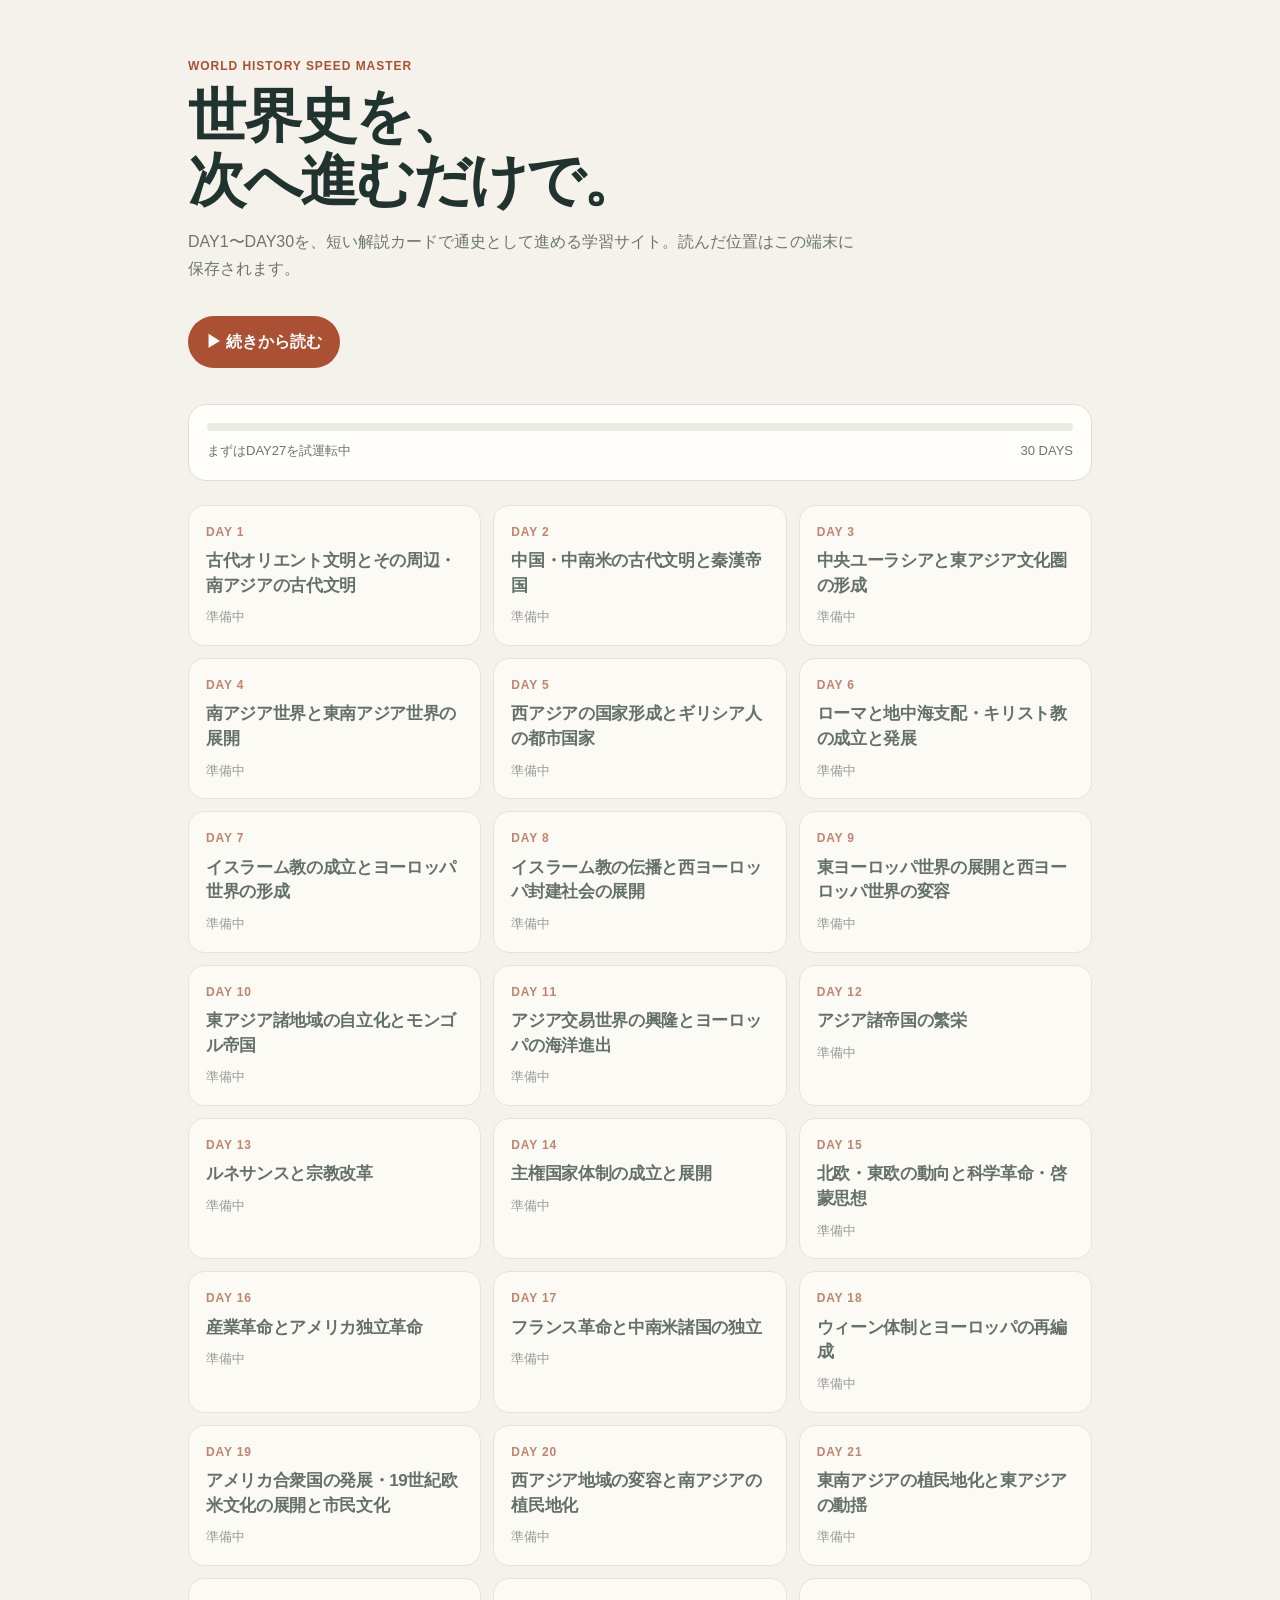
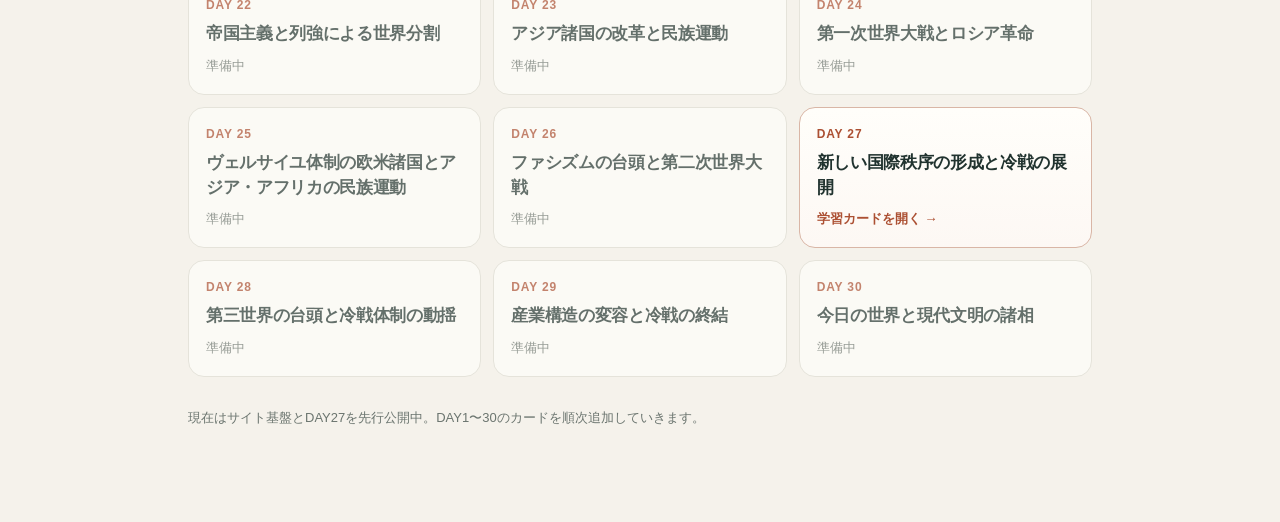
==== index.html @ c0c90fc9 "Add study site home page" ====
<!doctype html>
<html lang="ja">
<head>
<meta charset="utf-8">
<meta name="viewport" content="width=device-width,initial-scale=1,viewport-fit=cover">
<meta name="theme-color" content="#f5f2eb">
<title>World History Speed Master</title>
<style>
:root{--bg:#f5f2eb;--paper:#fffefa;--ink:#21332f;--muted:#6b756f;--line:#deddd3;--accent:#ac5033;--soft:#f7e8dd;--green:#e9f0eb}*{box-sizing:border-box}body{margin:0;background:var(--bg);color:var(--ink);font-family:-apple-system,BlinkMacSystemFont,"Hiragino Sans","Yu Gothic",sans-serif;line-height:1.7}.wrap{max-width:940px;margin:auto;padding:28px 18px 80px}.hero{padding:28px 0 20px}.eyebrow{font-size:12px;font-weight:800;letter-spacing:.08em;color:var(--accent)}h1{font-size:clamp(34px,7vw,58px);line-height:1.1;letter-spacing:-.04em;margin:8px 0 14px}.lead{color:var(--muted);max-width:680px;font-size:16px}.resume{display:inline-flex;align-items:center;gap:8px;margin-top:18px;padding:12px 18px;border-radius:999px;background:var(--accent);color:white;text-decoration:none;font-weight:800}.progressbox{background:var(--paper);border:1px solid var(--line);border-radius:18px;padding:18px;margin:16px 0 24px}.bar{height:8px;background:#ecebe3;border-radius:999px;overflow:hidden}.bar>i{display:block;height:100%;background:var(--accent);width:0}.meta{display:flex;justify-content:space-between;gap:10px;margin-top:9px;font-size:13px;color:var(--muted)}.grid{display:grid;grid-template-columns:repeat(auto-fit,minmax(250px,1fr));gap:12px}.day{display:block;background:var(--paper);border:1px solid var(--line);border-radius:16px;padding:16px 17px;text-decoration:none;color:var(--ink);min-height:112px;transition:.15s}.day:hover{transform:translateY(-2px);box-shadow:0 10px 28px #20333012}.day .num{font-size:12px;font-weight:900;color:var(--accent);letter-spacing:.07em}.day h2{font-size:17px;line-height:1.45;margin:7px 0 0;letter-spacing:-.02em}.day small{display:block;margin-top:8px;color:var(--muted)}.ready{border-color:#d9b6a6;background:linear-gradient(180deg,#fffefa,#fdf8f4)}.ready small{color:var(--accent);font-weight:700}.footer{margin-top:30px;color:var(--muted);font-size:13px}.disabled{opacity:.68;cursor:default}.disabled:hover{transform:none;box-shadow:none}@media(max-width:560px){.wrap{padding-left:14px;padding-right:14px}.grid{grid-template-columns:1fr}.day{min-height:96px}}
</style>
</head>
<body>
<main class="wrap">
<section class="hero"><div class="eyebrow">WORLD HISTORY SPEED MASTER</div><h1>世界史を、<br>次へ進むだけで。</h1><p class="lead">DAY1〜DAY30を、短い解説カードで通史として進める学習サイト。読んだ位置はこの端末に保存されます。</p><a class="resume" id="resume" href="day27.html">▶ 続きから読む</a></section>
<section class="progressbox"><div class="bar"><i id="bar"></i></div><div class="meta"><span id="progressText">進捗を読み込み中…</span><span>30 DAYS</span></div></section>
<section class="grid" id="days"></section>
<p class="footer">現在はサイト基盤とDAY27を先行公開中。DAY1〜30のカードを順次追加していきます。</p>
</main>
<script>
const titles=[
"古代オリエント文明とその周辺・南アジアの古代文明","中国・中南米の古代文明と秦漢帝国","中央ユーラシアと東アジア文化圏の形成","南アジア世界と東南アジア世界の展開","西アジアの国家形成とギリシア人の都市国家","ローマと地中海支配・キリスト教の成立と発展","イスラーム教の成立とヨーロッパ世界の形成","イスラーム教の伝播と西ヨーロッパ封建社会の展開","東ヨーロッパ世界の展開と西ヨーロッパ世界の変容","東アジア諸地域の自立化とモンゴル帝国","アジア交易世界の興隆とヨーロッパの海洋進出","アジア諸帝国の繁栄","ルネサンスと宗教改革","主権国家体制の成立と展開","北欧・東欧の動向と科学革命・啓蒙思想","産業革命とアメリカ独立革命","フランス革命と中南米諸国の独立","ウィーン体制とヨーロッパの再編成","アメリカ合衆国の発展・19世紀欧米文化の展開と市民文化","西アジア地域の変容と南アジアの植民地化","東南アジアの植民地化と東アジアの動揺","帝国主義と列強による世界分割","アジア諸国の改革と民族運動","第一次世界大戦とロシア革命","ヴェルサイユ体制の欧米諸国とアジア・アフリカの民族運動","ファシズムの台頭と第二次世界大戦","新しい国際秩序の形成と冷戦の展開","第三世界の台頭と冷戦体制の動揺","産業構造の変容と冷戦の終結","今日の世界と現代文明の諸相"];
const grid=document.getElementById('days');
for(let i=1;i<=30;i++){const a=document.createElement('a');const ready=i===27;a.className='day '+(ready?'ready':'disabled');a.href=ready?'day27.html':'#';a.innerHTML=`<div class="num">DAY ${i}</div><h2>${titles[i-1]}</h2><small>${ready?'学習カードを開く →':'準備中'}</small>`;if(!ready)a.addEventListener('click',e=>e.preventDefault());grid.appendChild(a)}
const last=localStorage.getItem('whsm-last')||'day27.html';document.getElementById('resume').href=last;
const completed=Number(localStorage.getItem('whsm-completed-days')||0);document.getElementById('bar').style.width=`${Math.min(100,completed/30*100)}%`;document.getElementById('progressText').textContent=completed?`完了 ${completed} / 30 DAY`:'まずはDAY27を試運転中';
</script>
</body></html>
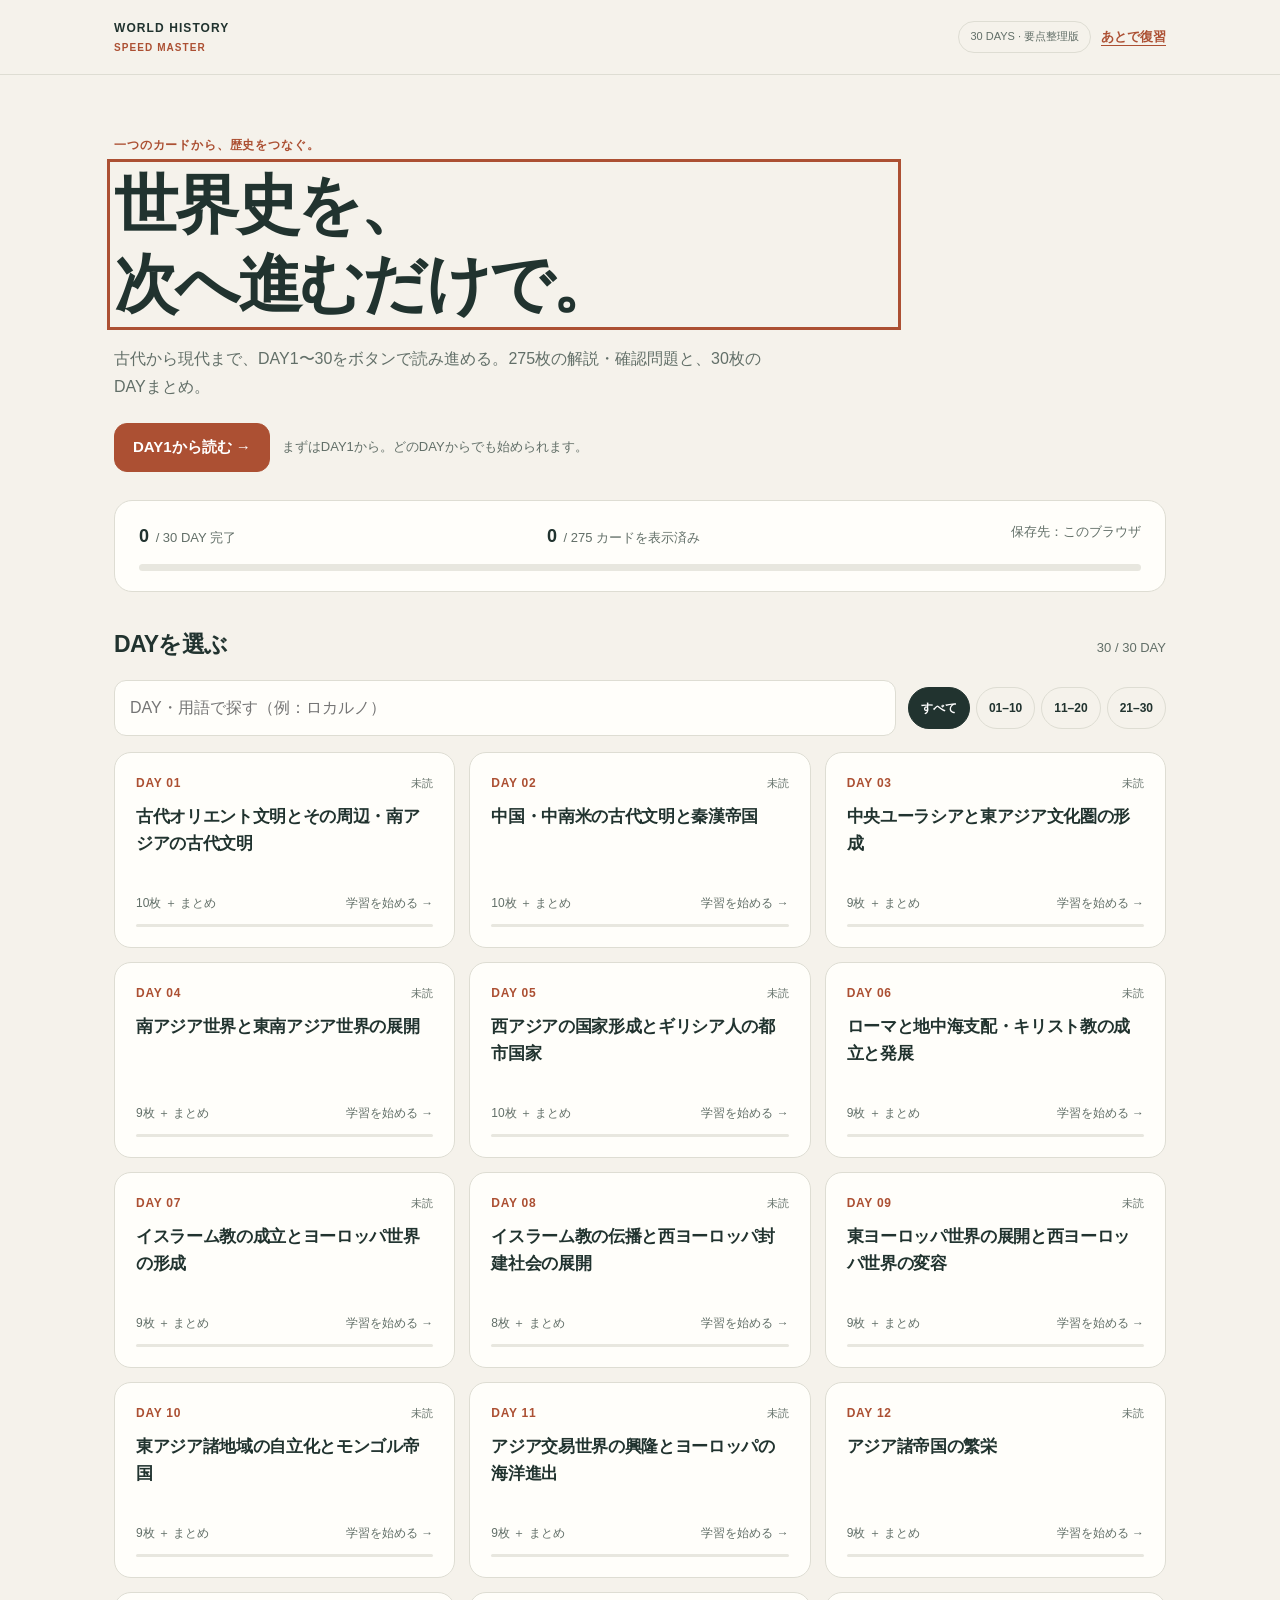
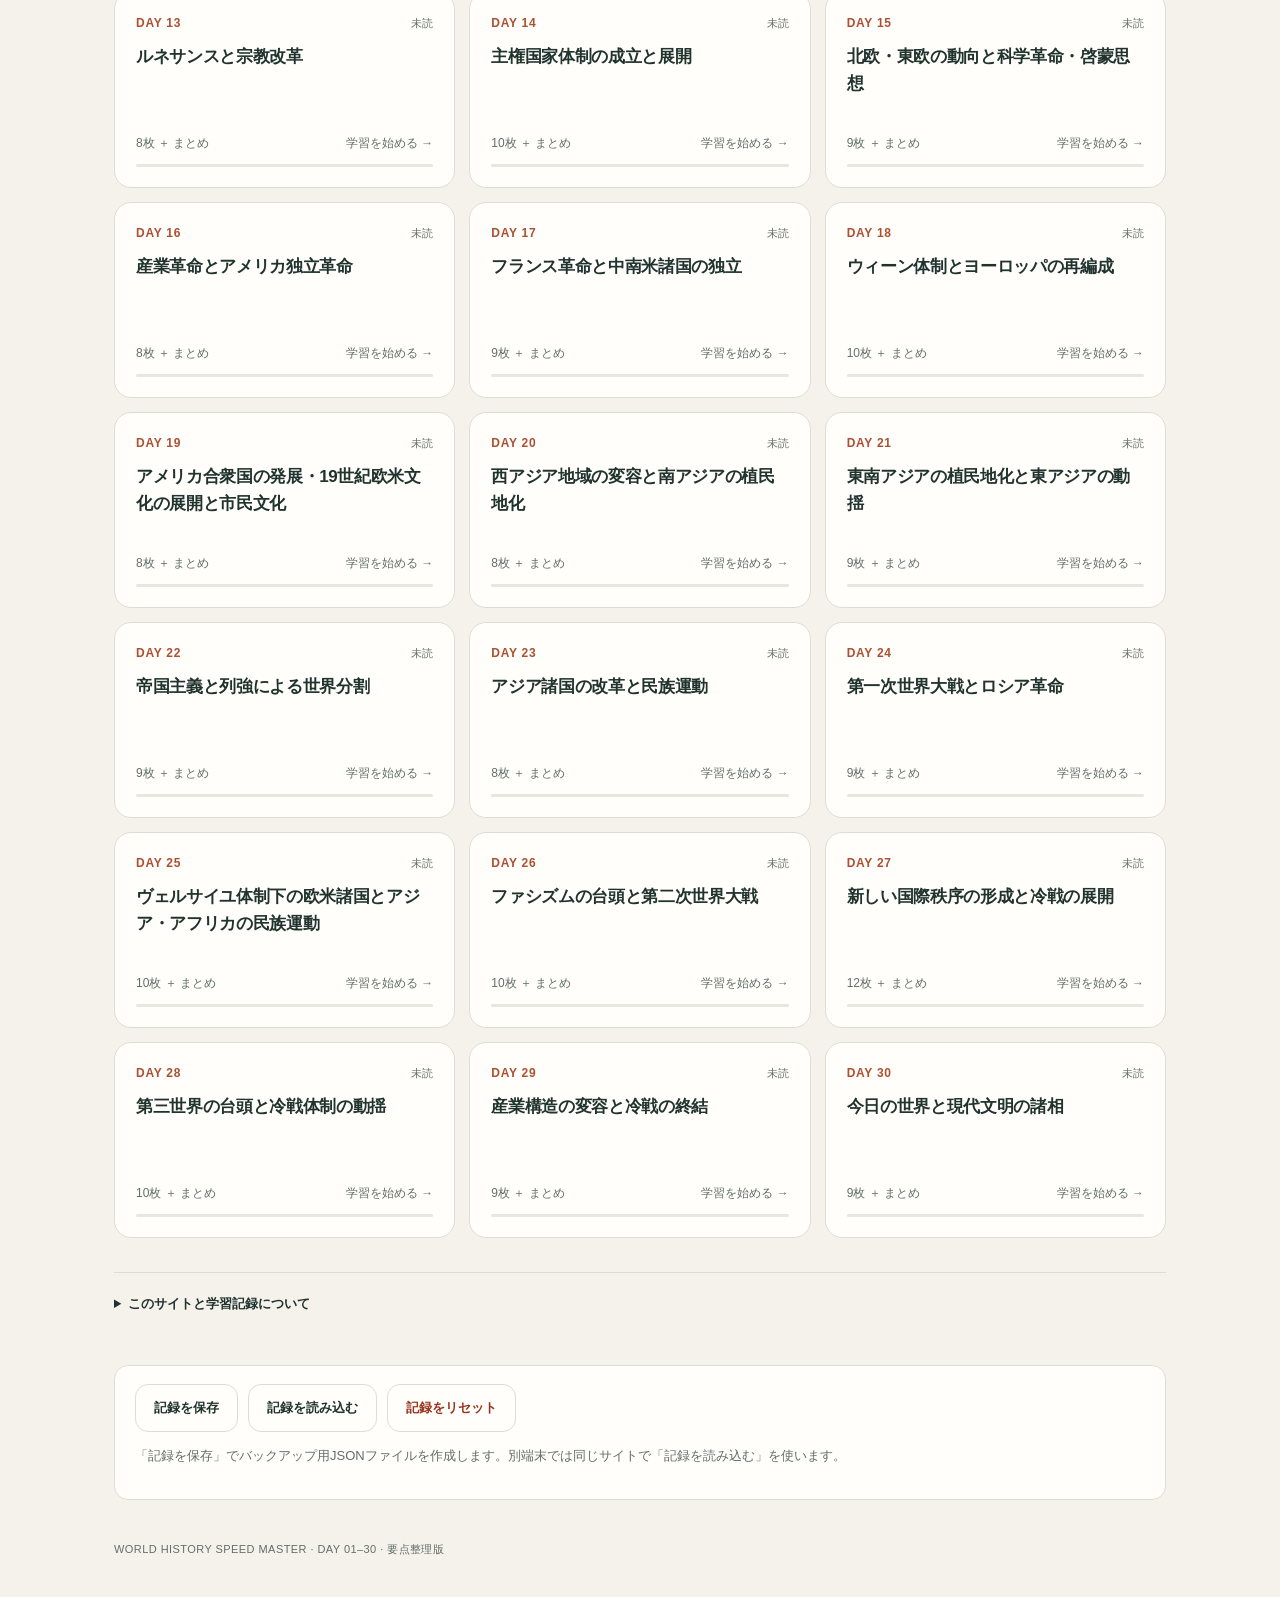
==== commit f7511c64: "Launch the complete DAY1-30 study reader" ====
--- a/index.html
+++ b/index.html
@@ -2,26 +2,26 @@
 <html lang="ja">
 <head>
 <meta charset="utf-8">
-<meta name="viewport" content="width=device-width,initial-scale=1,viewport-fit=cover">
+<meta name="viewport" content="width=device-width, initial-scale=1, viewport-fit=cover">
 <meta name="theme-color" content="#f5f2eb">
-<title>World History Speed Master</title>
-<style>
-:root{--bg:#f5f2eb;--paper:#fffefa;--ink:#21332f;--muted:#6b756f;--line:#deddd3;--accent:#ac5033;--soft:#f7e8dd;--green:#e9f0eb}*{box-sizing:border-box}body{margin:0;background:var(--bg);color:var(--ink);font-family:-apple-system,BlinkMacSystemFont,"Hiragino Sans","Yu Gothic",sans-serif;line-height:1.7}.wrap{max-width:940px;margin:auto;padding:28px 18px 80px}.hero{padding:28px 0 20px}.eyebrow{font-size:12px;font-weight:800;letter-spacing:.08em;color:var(--accent)}h1{font-size:clamp(34px,7vw,58px);line-height:1.1;letter-spacing:-.04em;margin:8px 0 14px}.lead{color:var(--muted);max-width:680px;font-size:16px}.resume{display:inline-flex;align-items:center;gap:8px;margin-top:18px;padding:12px 18px;border-radius:999px;background:var(--accent);color:white;text-decoration:none;font-weight:800}.progressbox{background:var(--paper);border:1px solid var(--line);border-radius:18px;padding:18px;margin:16px 0 24px}.bar{height:8px;background:#ecebe3;border-radius:999px;overflow:hidden}.bar>i{display:block;height:100%;background:var(--accent);width:0}.meta{display:flex;justify-content:space-between;gap:10px;margin-top:9px;font-size:13px;color:var(--muted)}.grid{display:grid;grid-template-columns:repeat(auto-fit,minmax(250px,1fr));gap:12px}.day{display:block;background:var(--paper);border:1px solid var(--line);border-radius:16px;padding:16px 17px;text-decoration:none;color:var(--ink);min-height:112px;transition:.15s}.day:hover{transform:translateY(-2px);box-shadow:0 10px 28px #20333012}.day .num{font-size:12px;font-weight:900;color:var(--accent);letter-spacing:.07em}.day h2{font-size:17px;line-height:1.45;margin:7px 0 0;letter-spacing:-.02em}.day small{display:block;margin-top:8px;color:var(--muted)}.ready{border-color:#d9b6a6;background:linear-gradient(180deg,#fffefa,#fdf8f4)}.ready small{color:var(--accent);font-weight:700}.footer{margin-top:30px;color:var(--muted);font-size:13px}.disabled{opacity:.68;cursor:default}.disabled:hover{transform:none;box-shadow:none}@media(max-width:560px){.wrap{padding-left:14px;padding-right:14px}.grid{grid-template-columns:1fr}.day{min-height:96px}}
-</style>
+<meta name="description" content="DAY1〜30を次へ・前へで学ぶ世界史の要点整理。確認問題、目次、復習リスト、端末内の進捗保存に対応。">
+<meta name="referrer" content="strict-origin-when-cross-origin">
+<title>世界史を、次へ進むだけで。｜World History Speed Master</title>
+<link rel="icon" href="data:,">
+<link rel="stylesheet" href="study.css?v=20260906a">
+<script defer src="content/days01-05.js?v=20260906a"></script>
+<script defer src="content/days06-10.js?v=20260906a"></script>
+<script defer src="content/days11-15.js?v=20260906a"></script>
+<script defer src="content/days16-20.js?v=20260906a"></script>
+<script defer src="content/days21-25.js?v=20260906a"></script>
+<script defer src="content/days26-30.js?v=20260906a"></script>
+<script defer src="study.js?v=20260906a"></script>
 </head>
 <body>
-<main class="wrap">
-<section class="hero"><div class="eyebrow">WORLD HISTORY SPEED MASTER</div><h1>世界史を、<br>次へ進むだけで。</h1><p class="lead">DAY1〜DAY30を、短い解説カードで通史として進める学習サイト。読んだ位置はこの端末に保存されます。</p><a class="resume" id="resume" href="day27.html">▶ 続きから読む</a></section>
-<section class="progressbox"><div class="bar"><i id="bar"></i></div><div class="meta"><span id="progressText">進捗を読み込み中…</span><span>30 DAYS</span></div></section>
-<section class="grid" id="days"></section>
-<p class="footer">現在はサイト基盤とDAY27を先行公開中。DAY1〜30のカードを順次追加していきます。</p>
-</main>
-<script>
-const titles=[
-"古代オリエント文明とその周辺・南アジアの古代文明","中国・中南米の古代文明と秦漢帝国","中央ユーラシアと東アジア文化圏の形成","南アジア世界と東南アジア世界の展開","西アジアの国家形成とギリシア人の都市国家","ローマと地中海支配・キリスト教の成立と発展","イスラーム教の成立とヨーロッパ世界の形成","イスラーム教の伝播と西ヨーロッパ封建社会の展開","東ヨーロッパ世界の展開と西ヨーロッパ世界の変容","東アジア諸地域の自立化とモンゴル帝国","アジア交易世界の興隆とヨーロッパの海洋進出","アジア諸帝国の繁栄","ルネサンスと宗教改革","主権国家体制の成立と展開","北欧・東欧の動向と科学革命・啓蒙思想","産業革命とアメリカ独立革命","フランス革命と中南米諸国の独立","ウィーン体制とヨーロッパの再編成","アメリカ合衆国の発展・19世紀欧米文化の展開と市民文化","西アジア地域の変容と南アジアの植民地化","東南アジアの植民地化と東アジアの動揺","帝国主義と列強による世界分割","アジア諸国の改革と民族運動","第一次世界大戦とロシア革命","ヴェルサイユ体制の欧米諸国とアジア・アフリカの民族運動","ファシズムの台頭と第二次世界大戦","新しい国際秩序の形成と冷戦の展開","第三世界の台頭と冷戦体制の動揺","産業構造の変容と冷戦の終結","今日の世界と現代文明の諸相"];
-const grid=document.getElementById('days');
-for(let i=1;i<=30;i++){const a=document.createElement('a');const ready=i===27;a.className='day '+(ready?'ready':'disabled');a.href=ready?'day27.html':'#';a.innerHTML=`<div class="num">DAY ${i}</div><h2>${titles[i-1]}</h2><small>${ready?'学習カードを開く →':'準備中'}</small>`;if(!ready)a.addEventListener('click',e=>e.preventDefault());grid.appendChild(a)}
-const last=localStorage.getItem('whsm-last')||'day27.html';document.getElementById('resume').href=last;
-const completed=Number(localStorage.getItem('whsm-completed-days')||0);document.getElementById('bar').style.width=`${Math.min(100,completed/30*100)}%`;document.getElementById('progressText').textContent=completed?`完了 ${completed} / 30 DAY`:'まずはDAY27を試運転中';
-</script>
-</body></html>+<a class="skip" href="#main">本文へ移動</a>
+<div id="app"><main class="boot"><p class="eyebrow">WORLD HISTORY SPEED MASTER</p><h1>世界史を、次へ進むだけで。</h1><p>学習カードを読み込んでいます。</p><p>長く変わらない場合は通信を確認して再読み込みしてください。<a href="day27.html">DAY27の試作版</a>も利用できます。</p></main></div>
+<noscript><p class="boot">この学習サイトはJavaScriptを使用します。ブラウザのJavaScriptを有効にしてから、ページを再読み込みしてください。</p></noscript>
+<div id="toast" class="toast" role="status" aria-live="polite" hidden></div>
+<input id="progress-file" type="file" accept="application/json,.json" hidden>
+</body>
+</html>
--- a/study.css
+++ b/study.css
@@ -0,0 +1 @@
+:root{color-scheme:light;--bg:#f5f2eb;--paper:#fffefa;--ink:#21332f;--muted:#626f68;--line:#deddd3;--accent:#ac5033;--soft:#f8e8dd;--green:#e8f0eb;--reading:18px}*{box-sizing:border-box}html{scroll-padding-top:90px}body{margin:0;background:var(--bg);color:var(--ink);font-family:-apple-system,BlinkMacSystemFont,"Hiragino Sans","Yu Gothic",Meiryo,sans-serif;line-height:1.75;-webkit-text-size-adjust:100%;overflow-wrap:anywhere}button,input,select{font:inherit}button,a,input,select,summary{-webkit-tap-highlight-color:transparent}button,a,summary{touch-action:manipulation}button{cursor:pointer}a{color:var(--accent);text-underline-offset:4px}button{color:var(--ink)}:focus-visible{outline:3px solid var(--accent);outline-offset:4px}button:disabled{cursor:default;opacity:.45}[hidden]{display:none!important}.skip{position:fixed;top:-100px;left:12px;z-index:100;background:var(--paper);padding:12px}.skip:focus{top:12px}.shell{max-width:1100px;margin:0 auto;padding:0 24px}.masthead{border-bottom:1px solid var(--line)}.masthead .shell{display:flex;justify-content:space-between;align-items:center;gap:16px;min-height:74px}.brand{font-size:12px;font-weight:850;letter-spacing:.09em;text-decoration:none;color:var(--ink)}.brand span{display:block;color:var(--accent);font-size:10px}.mast-actions{display:flex;align-items:center;gap:10px}.small-link{font-size:13px;font-weight:700}.badge{font-size:11px;border:1px solid var(--line);border-radius:30px;padding:5px 11px;white-space:nowrap;color:var(--muted)}.hero{padding:48px 0 28px}.eyebrow{font-size:12px;font-weight:850;letter-spacing:.07em;color:var(--accent);margin:0 0 10px}.hero h1{font-size:clamp(36px,5.5vw,64px);line-height:1.23;letter-spacing:-.045em;margin:0 0 22px;font-weight:850}.lead{font-size:16px;color:var(--muted);max-width:660px;margin:0 0 22px}.hero-actions{display:flex;gap:12px;align-items:center;flex-wrap:wrap}.button{display:inline-flex;justify-content:center;align-items:center;gap:8px;min-height:48px;padding:10px 18px;border:1px solid var(--line);border-radius:13px;background:var(--paper);text-decoration:none;color:var(--ink);font-weight:800;font-size:15px}.primary{background:var(--accent);border-color:var(--accent);color:#fff}.button:hover{filter:brightness(.97)}.quiet{font-size:13px;color:var(--muted)}.stats{background:var(--paper);border:1px solid var(--line);border-radius:18px;padding:20px 24px;margin:0 0 32px}.stat-line{display:flex;justify-content:space-between;gap:12px;flex-wrap:wrap;font-size:13px;color:var(--muted);margin-bottom:12px}.stat-line strong{font-size:18px;color:var(--ink);margin-right:3px}.track{height:7px;border-radius:99px;background:#e8e7df;overflow:hidden}.track i{height:100%;display:block;background:var(--accent);border-radius:99px;transition:width .2s}.section-head{display:flex;gap:12px;align-items:baseline;justify-content:space-between;flex-wrap:wrap;margin:28px 0 16px}.section-head h2{font-size:23px;margin:0;letter-spacing:-.03em}.tools{display:flex;align-items:center;gap:12px;flex-wrap:wrap;margin-bottom:16px}.search-label{flex:1;min-width:220px}.search-label input{width:100%;background:var(--paper);border:1px solid var(--line);border-radius:12px;padding:13px 15px;min-height:50px;font-size:16px;color:var(--ink)}.filters{display:flex;gap:6px;flex-wrap:wrap}.filter{border:1px solid var(--line);border-radius:99px;padding:9px 12px;min-height:42px;background:transparent;font-size:12px;font-weight:800}.filter[aria-pressed=true]{background:var(--ink);border-color:var(--ink);color:#fff}.day-grid{display:grid;grid-template-columns:repeat(3,minmax(0,1fr));gap:14px}.day-tile{display:flex;flex-direction:column;min-width:0;min-height:196px;padding:20px 21px;border:1px solid var(--line);border-radius:17px;background:var(--paper);text-decoration:none;color:var(--ink);transition:transform .15s,box-shadow .15s}.day-tile:hover{transform:translateY(-2px);box-shadow:0 8px 28px #2033300c;border-color:#c2a18c}.tile-top{display:flex;align-items:center;justify-content:space-between;gap:8px}.day-number{font-size:12px;letter-spacing:.06em;color:var(--accent);font-weight:850}.tile-status{font-size:11px;color:var(--muted)}.tile-status.complete{color:#426149;font-weight:800}.day-tile h3{font-size:17px;line-height:1.55;margin:10px 0 16px;letter-spacing:-.02em}.tile-bottom{font-size:12px;color:var(--muted);display:flex;justify-content:space-between;gap:8px;margin-top:auto;padding-top:5px}.day-tile .track{height:3px;margin-top:10px}.match{font-size:12px;background:var(--soft);border-radius:8px;padding:7px 9px;margin:0 0 12px;color:var(--accent)}.empty{padding:38px 20px;border:1px dashed var(--line);border-radius:16px;color:var(--muted);text-align:center;grid-column:1/-1}.about{margin:34px 0 0;padding:20px 0;border-top:1px solid var(--line);color:var(--muted);font-size:13px}.about summary{font-weight:800;color:var(--ink);cursor:pointer;min-height:32px}.about p{max-width:830px}.settings{background:var(--paper);padding:18px 20px;border:1px solid var(--line);border-radius:14px;margin:20px 0}.settings-actions{display:flex;gap:10px;flex-wrap:wrap}.settings .button{font-size:13px}.danger{color:#98351e}.site-footer{padding:20px 0 38px;font-size:11px;color:var(--muted);letter-spacing:.04em}.reader-head{position:sticky;top:0;z-index:20;background:#f5f2ebf5;backdrop-filter:blur(12px);border-bottom:1px solid var(--line)}.reader-head-inner{max-width:840px;margin:0 auto;padding:12px 22px;display:flex;justify-content:space-between;align-items:center;gap:14px;min-height:62px}.home-link{font-size:13px;font-weight:800;color:var(--ink);text-decoration:none;min-height:36px;display:flex;align-items:center}.counter{font-size:12px;font-weight:750;color:var(--muted);text-align:right}.reader{max-width:840px;margin:0 auto;padding:22px 22px calc(144px + env(safe-area-inset-bottom))}.reader .track{height:5px;margin-bottom:17px}.reader-tools{display:flex;align-items:flex-start;justify-content:space-between;gap:12px;margin-bottom:16px}.toc{flex:1;min-width:0}.toc>summary{cursor:pointer;list-style:none;border:1px solid var(--line);border-radius:11px;padding:10px 13px;background:var(--paper);font-size:13px;font-weight:800;min-height:44px}.toc>summary::-webkit-details-marker{display:none}.toc>summary::after{content:' ＋';float:right;color:var(--accent)}.toc[open]>summary::after{content:' −'}.toc-list{list-style:none;padding:8px 13px;margin:6px 0 0;background:var(--paper);border:1px solid var(--line);border-radius:12px;max-height:54vh;overflow-y:auto}.toc-list li+li{border-top:1px solid var(--line)}.toc-list a{display:block;padding:10px 0;font-size:13px;text-decoration:none;color:var(--ink)}.toc-list a[aria-current=page]{color:var(--accent);font-weight:800}.font-button{flex:none;min-width:62px;min-height:44px;border-radius:11px;border:1px solid var(--line);background:var(--paper);font-size:12px;font-weight:750}.lesson{background:var(--paper);border:1px solid var(--line);border-radius:21px;padding:32px 36px;box-shadow:0 10px 36px #20333008}.lesson-top{display:flex;align-items:center;justify-content:space-between;gap:14px;margin-bottom:16px}.lesson-top .eyebrow{margin:0;font-size:11px;max-width:65%}.bookmark{flex:none;font-size:12px;min-height:38px;padding:7px 10px;border:1px solid var(--line);border-radius:99px;background:transparent;font-weight:750}.bookmark[aria-pressed=true]{border-color:#c9987e;background:var(--soft);color:var(--accent)}.lesson h1{font-size:clamp(26px,4vw,36px);line-height:1.45;letter-spacing:-.035em;margin:0 0 23px;font-weight:850}.takeaway{font-size:var(--reading);background:var(--green);border-radius:13px;padding:17px 19px;margin:20px 0 22px;line-height:1.85;font-weight:750}.takeaway .take-label{display:block;font-size:10px;letter-spacing:.1em;color:#476251;margin-bottom:5px}.prose{font-size:var(--reading);line-height:1.95;letter-spacing:.015em}.prose p{margin:0 0 19px}.quiz{border-top:1px solid var(--line);margin-top:24px;padding-top:21px}.quiz>summary{position:relative;cursor:pointer;list-style:none;min-height:72px;padding:14px 16px;border:1px solid var(--line);border-radius:12px;font-size:calc(var(--reading) - 1px);line-height:1.65;font-weight:750;background:#fff}.quiz>summary::-webkit-details-marker{display:none}.quiz-label{font-size:10px;letter-spacing:.06em;display:block;color:var(--accent);margin-bottom:5px}.quiz-hint{font-size:12px;display:block;font-weight:500;color:var(--muted);margin-top:8px}.quiz[open] .quiz-hint{display:none}.answer{font-size:var(--reading);padding:17px 18px;background:#f4f3ed;border-radius:12px;margin-top:10px}.answer strong{display:block;font-size:11px;color:var(--accent);margin-bottom:6px}.source-note{font-size:11px;line-height:1.8;color:var(--muted);margin:20px 3px 0}.source-note p{margin:5px 0}.history-notice{margin:0 0 18px;font-size:12px;background:var(--soft);border:1px solid #e4c9b8;border-radius:11px;padding:12px 15px}.reader-nav{position:fixed;bottom:0;left:0;right:0;z-index:30;background:#f5f2ebf5;backdrop-filter:blur(12px);border-top:1px solid var(--line);padding:11px 18px calc(11px + env(safe-area-inset-bottom))}.reader-nav-inner{max-width:796px;display:grid;grid-template-columns:1fr 1.7fr;gap:12px;margin:auto}.reader-nav button{min-height:53px;padding:11px 14px;border:1px solid var(--line);border-radius:13px;background:var(--paper);font-size:16px;font-weight:850;line-height:1.5}.reader-nav button.next{background:var(--accent);color:#fff;border-color:var(--accent)}.reader-nav button.final-next{font-size:14px}.summary-list{list-style:none;margin:24px 0 0;padding:0;counter-reset:lesson}.summary-list li{position:relative;padding:18px 0 18px 37px;border-top:1px solid var(--line);counter-increment:lesson}.summary-list li::before{content:counter(lesson,decimal-leading-zero);position:absolute;left:0;top:20px;color:var(--accent);font-size:12px;font-weight:850}.summary-list a{font-weight:800;color:var(--ink);font-size:16px;text-decoration:none}.summary-list a:hover{text-decoration:underline}.summary-list p{font-size:calc(var(--reading) - 2px);line-height:1.85;margin:7px 0 0;color:var(--muted)}.review-list{list-style:none;padding:0;display:grid;gap:12px}.review-item{border:1px solid var(--line);background:var(--paper);border-radius:16px;padding:20px;display:flex;justify-content:space-between;align-items:flex-start;gap:15px}.review-item a{text-decoration:none;color:var(--ink);font-weight:800}.review-item small{display:block;color:var(--accent);font-size:11px;margin-bottom:7px}.review-item p{font-size:13px;margin:9px 0 0;color:var(--muted)}.review-item button{flex:none;min-height:40px;font-size:12px;border:1px solid var(--line);border-radius:9px;background:transparent;padding:6px 10px}.toast{position:fixed;bottom:100px;left:50%;transform:translateX(-50%);max-width:calc(100% - 32px);width:max-content;z-index:90;background:var(--ink);color:white;border-radius:12px;padding:12px 16px;font-size:13px;box-shadow:0 5px 25px #20333020}.boot{max-width:680px;margin:60px auto;padding:24px}.boot h1{font-size:27px}.sr-only{position:absolute;width:1px;height:1px;padding:0;margin:-1px;overflow:hidden;clip:rect(0,0,0,0);white-space:nowrap;border:0}@media(min-width:1000px){.hero{padding-top:60px}.hero h1{max-width:780px}}@media(max-width:820px){.day-grid{grid-template-columns:repeat(2,minmax(0,1fr))}.day-tile{min-height:186px}.tools{align-items:stretch}.search-label{flex-basis:100%}}@media(max-width:540px){.shell{padding:0 17px}.masthead .shell{min-height:66px}.brand{font-size:10px;letter-spacing:.06em}.mast-actions .badge{display:none}.hero{padding:33px 0 24px}.hero h1{font-size:39px;margin-bottom:18px}.lead{font-size:14px;line-height:1.85}.hero-actions .quiet{flex-basis:100%}.stats{padding:17px 18px;margin-bottom:26px}.stat-line{font-size:11px;gap:6px}.stat-line strong{font-size:17px}.day-grid{grid-template-columns:1fr;gap:11px}.day-tile{min-height:150px;padding:17px 19px}.day-tile h3{font-size:17px;margin-bottom:14px}.filters{gap:5px}.filter{font-size:11px;padding:8px 11px}.reader-head-inner{padding:10px 15px}.reader{padding:16px 12px calc(134px + env(safe-area-inset-bottom))}.reader-tools{gap:8px}.lesson{padding:22px 19px;border-radius:18px}.lesson-top{align-items:flex-start;gap:9px;margin-bottom:17px}.lesson-top .eyebrow{max-width:62%;font-size:10px;line-height:1.7}.bookmark{font-size:11px;padding:6px 9px;min-height:37px}.lesson h1{font-size:27px;line-height:1.45}.takeaway{padding:14px 16px}.prose{line-height:1.95}.quiz>summary{padding:13px 14px}.reader-nav{padding-left:12px;padding-right:12px}.reader-nav-inner{gap:9px;grid-template-columns:1fr 1.65fr}.reader-nav button{font-size:15px;min-height:52px;padding:10px 11px}.reader-nav button.final-next{font-size:13px}.review-item{padding:16px;gap:10px}.summary-list li{padding-left:30px}.summary-list p{font-size:var(--reading)}.settings-actions .button{flex:1;min-width:140px}.source-note{font-size:11px}.counter{font-size:11px}}@media(prefers-reduced-motion:reduce){*{scroll-behavior:auto!important;transition:none!important}}@media print{.masthead,.reader-head,.reader-tools,.reader-nav,.bookmark,.toast,.hero-actions,.settings{display:none!important}body{background:white}.reader{padding:0;max-width:none}.lesson{border:none;box-shadow:none;padding:0}.source-note{color:#444}a{color:inherit}}
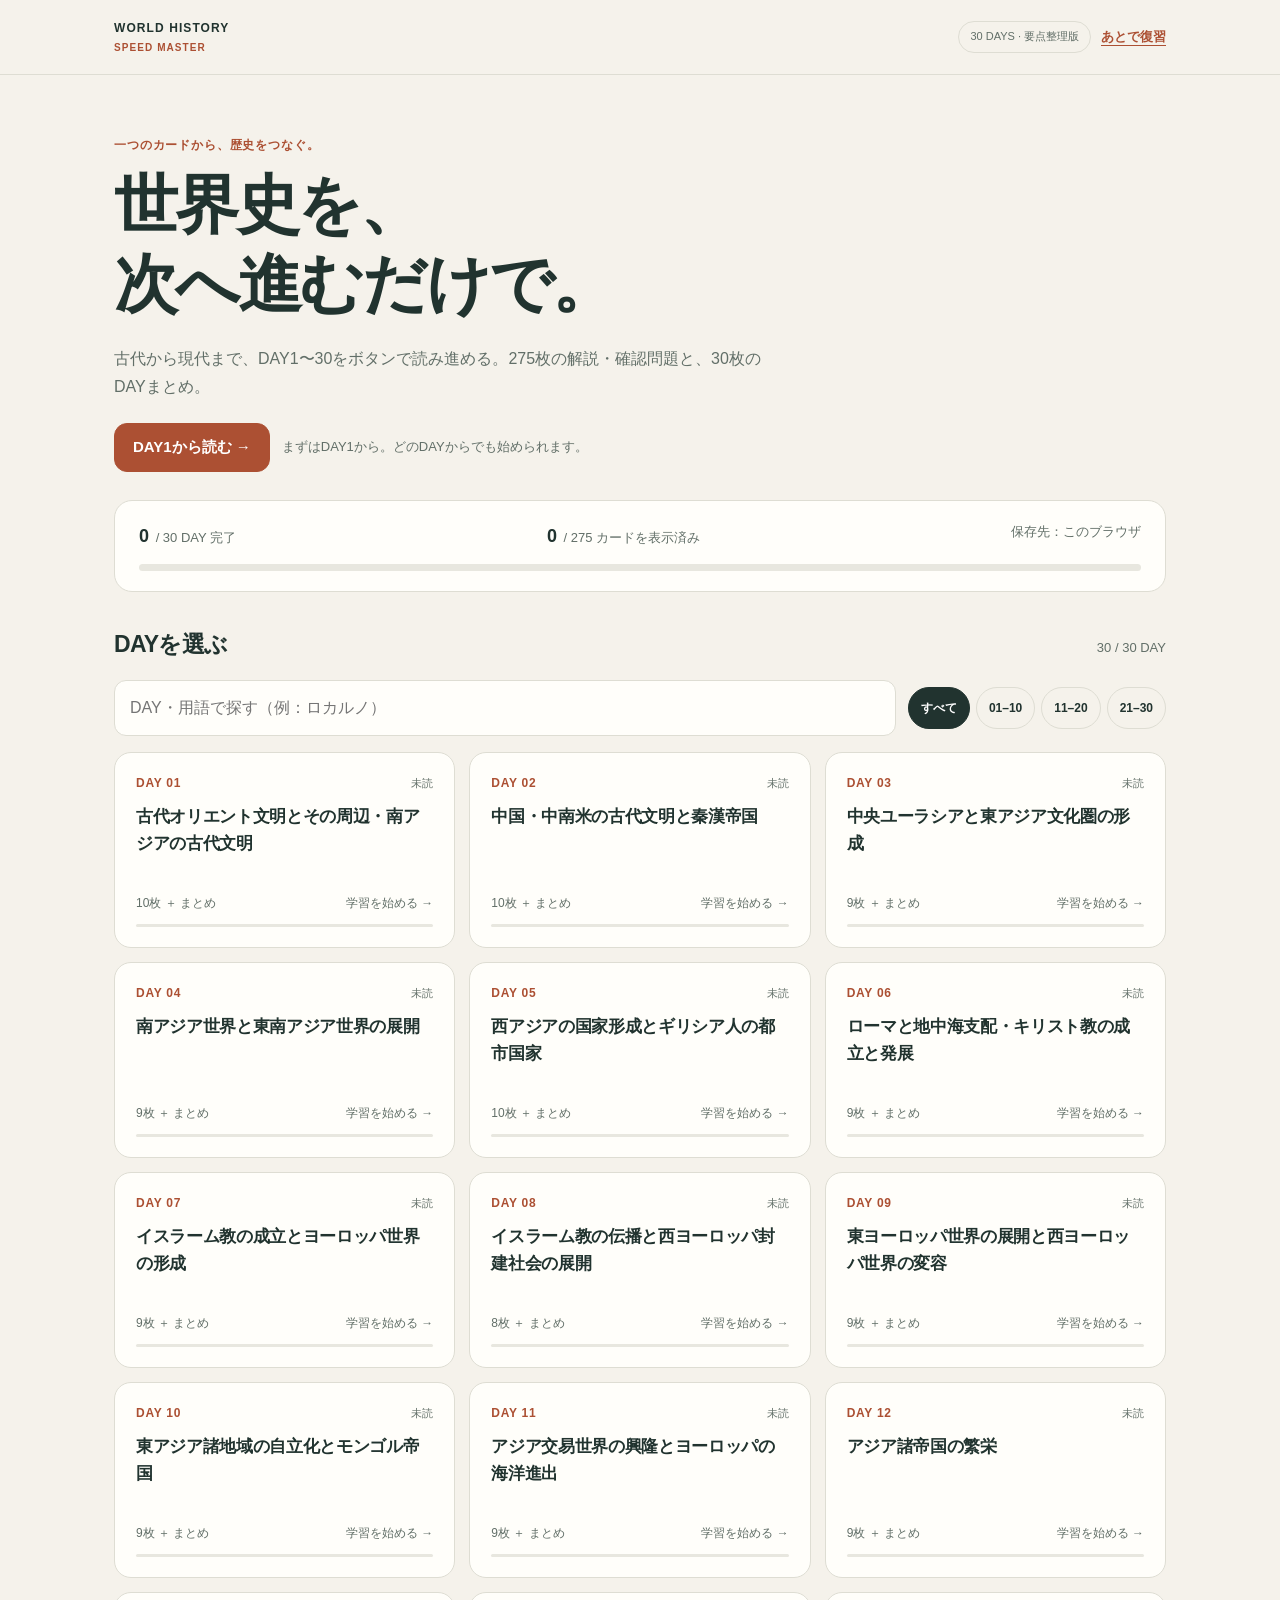
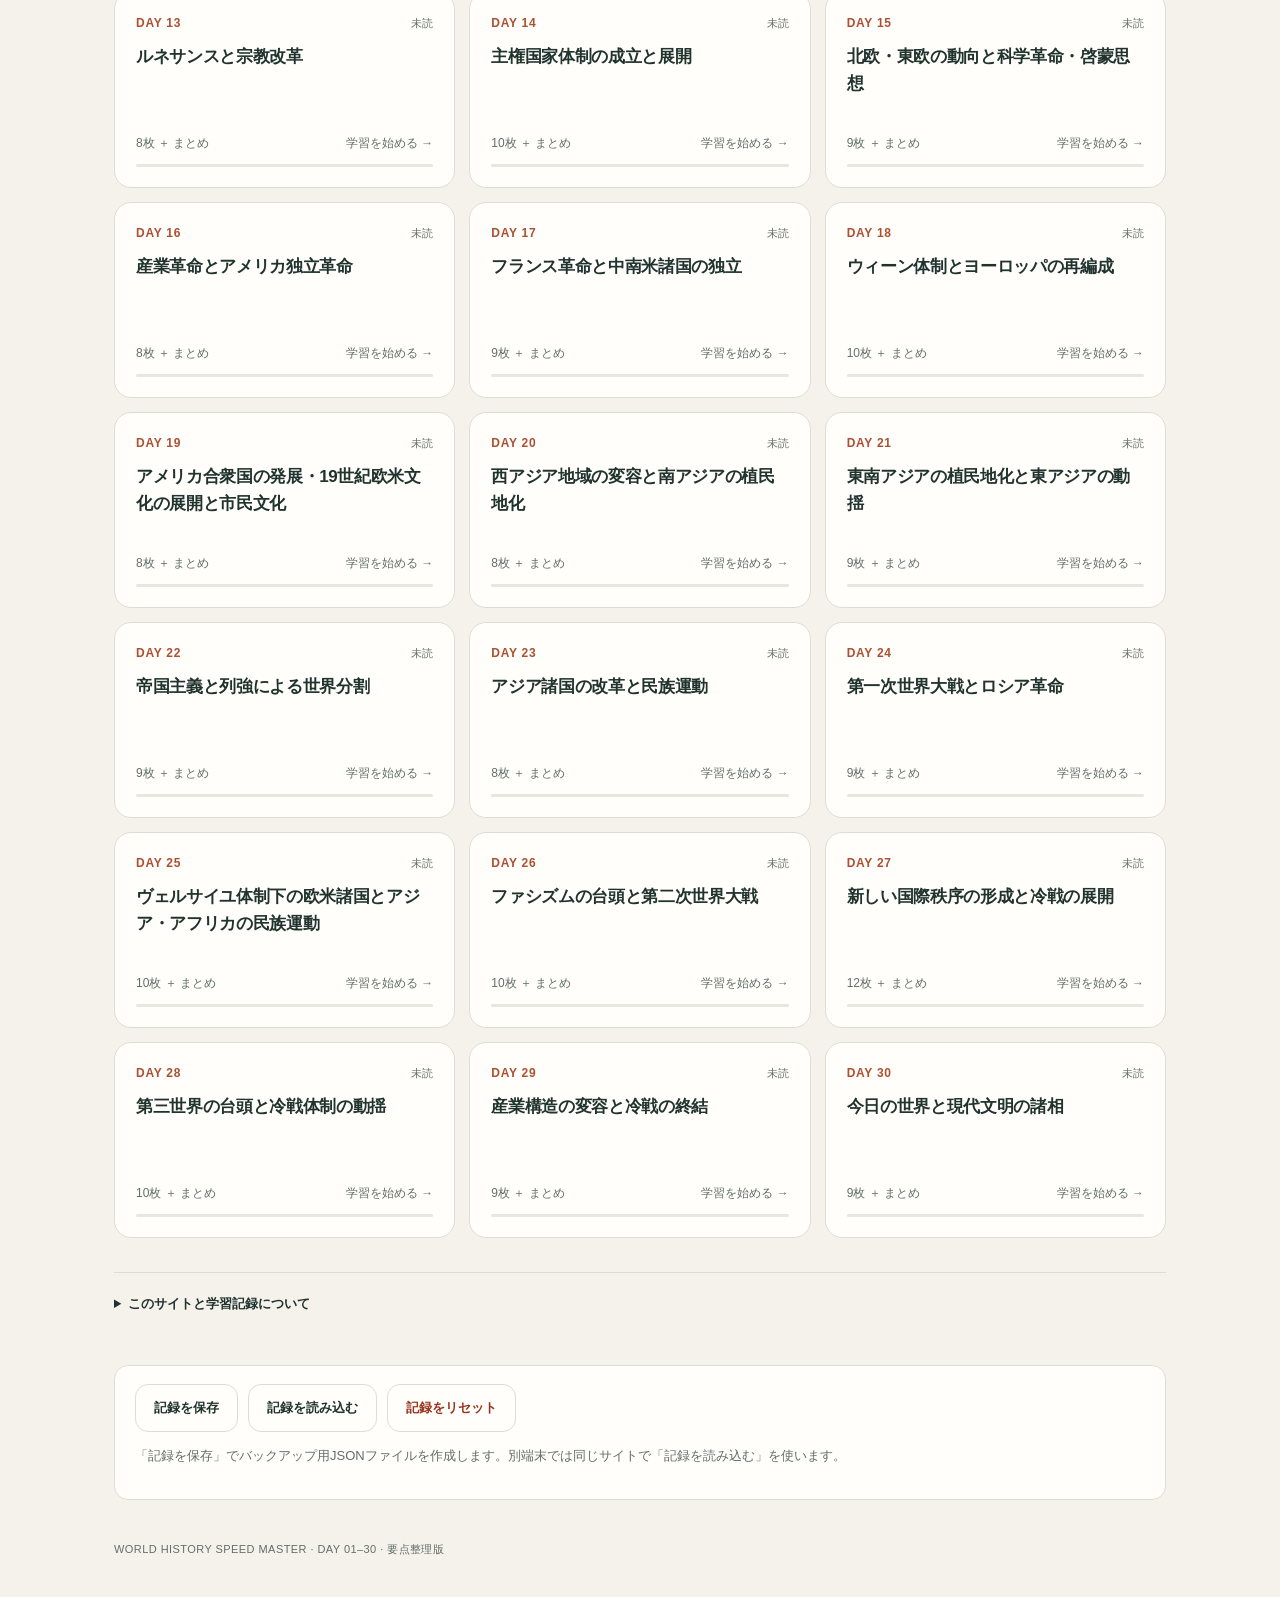
==== commit 5e6ea8bf: "Polish programmatic heading focus without changing keyboard button outlines" ====
--- a/index.html
+++ b/index.html
@@ -9,6 +9,7 @@
 <title>世界史を、次へ進むだけで。｜World History Speed Master</title>
 <link rel="icon" href="data:,">
 <link rel="stylesheet" href="study.css?v=20260906a">
+<style>#page-title:focus,#lesson-title:focus,main[tabindex="-1"]:focus{outline:none}</style>
 <script defer src="content/days01-05.js?v=20260906a"></script>
 <script defer src="content/days06-10.js?v=20260906a"></script>
 <script defer src="content/days11-15.js?v=20260906a"></script>
@@ -23,5 +24,15 @@
 <noscript><p class="boot">この学習サイトはJavaScriptを使用します。ブラウザのJavaScriptを有効にしてから、ページを再読み込みしてください。</p></noscript>
 <div id="toast" class="toast" role="status" aria-live="polite" hidden></div>
 <input id="progress-file" type="file" accept="application/json,.json" hidden>
+<script>
+document.querySelector('.skip').addEventListener('click', function(event) {
+  const main = document.getElementById('main');
+  if (main) {
+    event.preventDefault();
+    main.setAttribute('tabindex', '-1');
+    main.focus();
+  }
+});
+</script>
 </body>
 </html>
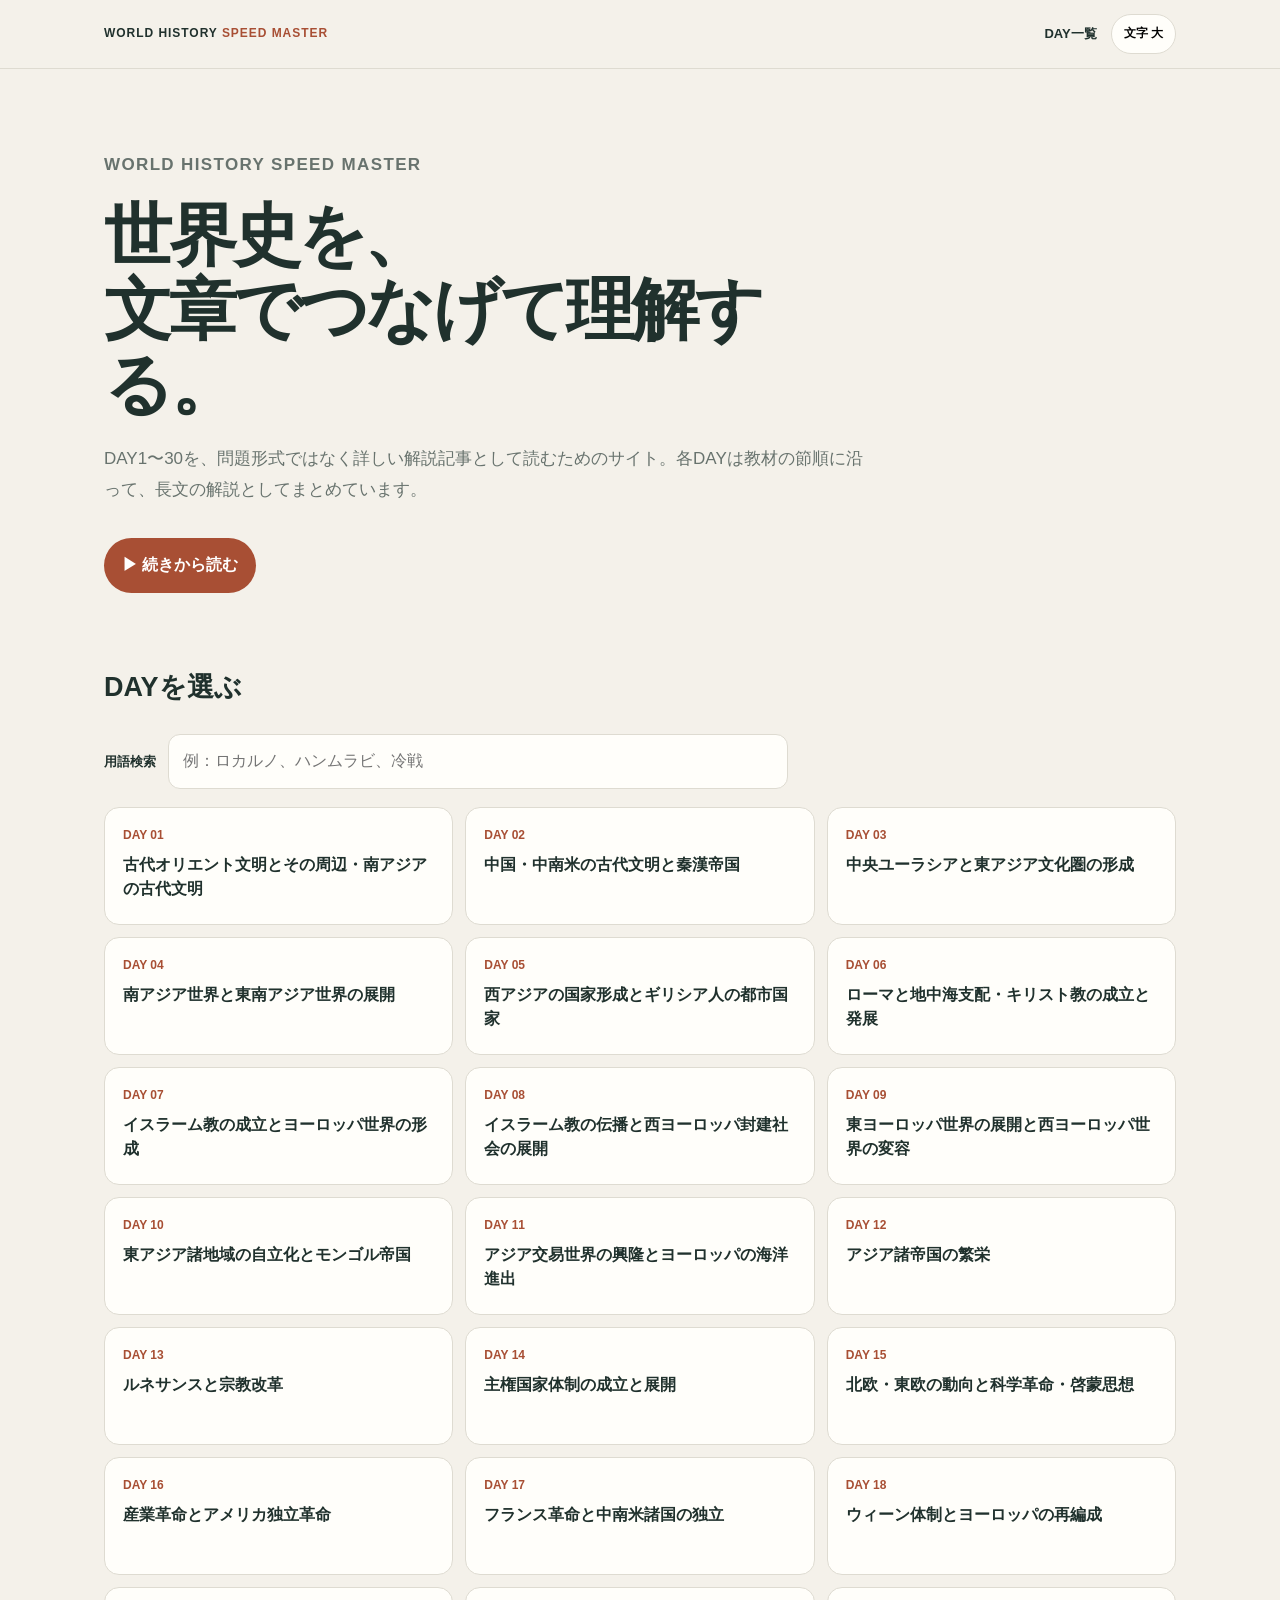
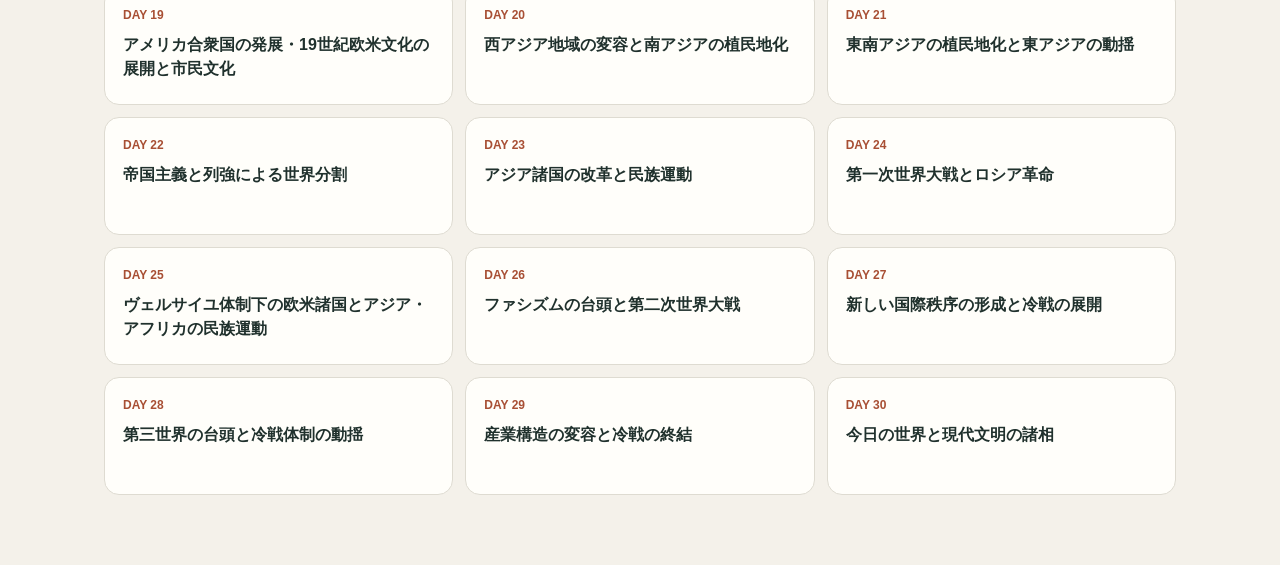
==== commit 120d9f81: "Update shell for article-style study site" ====
--- a/index.html
+++ b/index.html
@@ -3,36 +3,25 @@
 <head>
 <meta charset="utf-8">
 <meta name="viewport" content="width=device-width, initial-scale=1, viewport-fit=cover">
-<meta name="theme-color" content="#f5f2eb">
-<meta name="description" content="DAY1〜30を次へ・前へで学ぶ世界史の要点整理。確認問題、目次、復習リスト、端末内の進捗保存に対応。">
+<meta name="theme-color" content="#f4f1ea">
+<meta name="description" content="DAY1〜30を、問題形式ではなく詳しい解説記事として読む世界史学習サイト。">
 <meta name="referrer" content="strict-origin-when-cross-origin">
-<title>世界史を、次へ進むだけで。｜World History Speed Master</title>
+<title>World History Speed Master｜詳説版</title>
 <link rel="icon" href="data:,">
-<link rel="stylesheet" href="study.css?v=20260906a">
-<style>#page-title:focus,#lesson-title:focus,main[tabindex="-1"]:focus{outline:none}</style>
-<script defer src="content/days01-05.js?v=20260906a"></script>
-<script defer src="content/days06-10.js?v=20260906a"></script>
-<script defer src="content/days11-15.js?v=20260906a"></script>
-<script defer src="content/days16-20.js?v=20260906a"></script>
-<script defer src="content/days21-25.js?v=20260906a"></script>
-<script defer src="content/days26-30.js?v=20260906a"></script>
-<script defer src="study.js?v=20260906a"></script>
+<link rel="stylesheet" href="study.css?v=20260906-article2">
+<script defer src="content/days01-05.js?v=20260906-article2"></script>
+<script defer src="content/days06-10.js?v=20260906-article2"></script>
+<script defer src="content/days11-15.js?v=20260906-article2"></script>
+<script defer src="content/days16-20.js?v=20260906-article2"></script>
+<script defer src="content/days21-25.js?v=20260906-article2"></script>
+<script defer src="content/days26-30.js?v=20260906-article2"></script>
+<script defer src="study.js?v=20260906-article2"></script>
 </head>
 <body>
-<a class="skip" href="#main">本文へ移動</a>
-<div id="app"><main class="boot"><p class="eyebrow">WORLD HISTORY SPEED MASTER</p><h1>世界史を、次へ進むだけで。</h1><p>学習カードを読み込んでいます。</p><p>長く変わらない場合は通信を確認して再読み込みしてください。<a href="day27.html">DAY27の試作版</a>も利用できます。</p></main></div>
-<noscript><p class="boot">この学習サイトはJavaScriptを使用します。ブラウザのJavaScriptを有効にしてから、ページを再読み込みしてください。</p></noscript>
-<div id="toast" class="toast" role="status" aria-live="polite" hidden></div>
-<input id="progress-file" type="file" accept="application/json,.json" hidden>
-<script>
-document.querySelector('.skip').addEventListener('click', function(event) {
-  const main = document.getElementById('main');
-  if (main) {
-    event.preventDefault();
-    main.setAttribute('tabindex', '-1');
-    main.focus();
-  }
-});
-</script>
+<a class="skip" href="#app">本文へ移動</a>
+<div id="app"><main class="boot"><p class="eyebrow">WORLD HISTORY SPEED MASTER</p><h1>詳説版を読み込んでいます。</h1><p>DAY1〜30の解説記事を準備しています。</p></main></div>
+<noscript><p class="boot">このサイトはJavaScriptを使用します。JavaScriptを有効にして再読み込みしてください。</p></noscript>
+<div id="toast" hidden></div>
+<input id="progress-file" type="file" hidden>
 </body>
 </html>
--- a/study.css
+++ b/study.css
@@ -1 +1 @@
-:root{color-scheme:light;--bg:#f5f2eb;--paper:#fffefa;--ink:#21332f;--muted:#626f68;--line:#deddd3;--accent:#ac5033;--soft:#f8e8dd;--green:#e8f0eb;--reading:18px}*{box-sizing:border-box}html{scroll-padding-top:90px}body{margin:0;background:var(--bg);color:var(--ink);font-family:-apple-system,BlinkMacSystemFont,"Hiragino Sans","Yu Gothic",Meiryo,sans-serif;line-height:1.75;-webkit-text-size-adjust:100%;overflow-wrap:anywhere}button,input,select{font:inherit}button,a,input,select,summary{-webkit-tap-highlight-color:transparent}button,a,summary{touch-action:manipulation}button{cursor:pointer}a{color:var(--accent);text-underline-offset:4px}button{color:var(--ink)}:focus-visible{outline:3px solid var(--accent);outline-offset:4px}button:disabled{cursor:default;opacity:.45}[hidden]{display:none!important}.skip{position:fixed;top:-100px;left:12px;z-index:100;background:var(--paper);padding:12px}.skip:focus{top:12px}.shell{max-width:1100px;margin:0 auto;padding:0 24px}.masthead{border-bottom:1px solid var(--line)}.masthead .shell{display:flex;justify-content:space-between;align-items:center;gap:16px;min-height:74px}.brand{font-size:12px;font-weight:850;letter-spacing:.09em;text-decoration:none;color:var(--ink)}.brand span{display:block;color:var(--accent);font-size:10px}.mast-actions{display:flex;align-items:center;gap:10px}.small-link{font-size:13px;font-weight:700}.badge{font-size:11px;border:1px solid var(--line);border-radius:30px;padding:5px 11px;white-space:nowrap;color:var(--muted)}.hero{padding:48px 0 28px}.eyebrow{font-size:12px;font-weight:850;letter-spacing:.07em;color:var(--accent);margin:0 0 10px}.hero h1{font-size:clamp(36px,5.5vw,64px);line-height:1.23;letter-spacing:-.045em;margin:0 0 22px;font-weight:850}.lead{font-size:16px;color:var(--muted);max-width:660px;margin:0 0 22px}.hero-actions{display:flex;gap:12px;align-items:center;flex-wrap:wrap}.button{display:inline-flex;justify-content:center;align-items:center;gap:8px;min-height:48px;padding:10px 18px;border:1px solid var(--line);border-radius:13px;background:var(--paper);text-decoration:none;color:var(--ink);font-weight:800;font-size:15px}.primary{background:var(--accent);border-color:var(--accent);color:#fff}.button:hover{filter:brightness(.97)}.quiet{font-size:13px;color:var(--muted)}.stats{background:var(--paper);border:1px solid var(--line);border-radius:18px;padding:20px 24px;margin:0 0 32px}.stat-line{display:flex;justify-content:space-between;gap:12px;flex-wrap:wrap;font-size:13px;color:var(--muted);margin-bottom:12px}.stat-line strong{font-size:18px;color:var(--ink);margin-right:3px}.track{height:7px;border-radius:99px;background:#e8e7df;overflow:hidden}.track i{height:100%;display:block;background:var(--accent);border-radius:99px;transition:width .2s}.section-head{display:flex;gap:12px;align-items:baseline;justify-content:space-between;flex-wrap:wrap;margin:28px 0 16px}.section-head h2{font-size:23px;margin:0;letter-spacing:-.03em}.tools{display:flex;align-items:center;gap:12px;flex-wrap:wrap;margin-bottom:16px}.search-label{flex:1;min-width:220px}.search-label input{width:100%;background:var(--paper);border:1px solid var(--line);border-radius:12px;padding:13px 15px;min-height:50px;font-size:16px;color:var(--ink)}.filters{display:flex;gap:6px;flex-wrap:wrap}.filter{border:1px solid var(--line);border-radius:99px;padding:9px 12px;min-height:42px;background:transparent;font-size:12px;font-weight:800}.filter[aria-pressed=true]{background:var(--ink);border-color:var(--ink);color:#fff}.day-grid{display:grid;grid-template-columns:repeat(3,minmax(0,1fr));gap:14px}.day-tile{display:flex;flex-direction:column;min-width:0;min-height:196px;padding:20px 21px;border:1px solid var(--line);border-radius:17px;background:var(--paper);text-decoration:none;color:var(--ink);transition:transform .15s,box-shadow .15s}.day-tile:hover{transform:translateY(-2px);box-shadow:0 8px 28px #2033300c;border-color:#c2a18c}.tile-top{display:flex;align-items:center;justify-content:space-between;gap:8px}.day-number{font-size:12px;letter-spacing:.06em;color:var(--accent);font-weight:850}.tile-status{font-size:11px;color:var(--muted)}.tile-status.complete{color:#426149;font-weight:800}.day-tile h3{font-size:17px;line-height:1.55;margin:10px 0 16px;letter-spacing:-.02em}.tile-bottom{font-size:12px;color:var(--muted);display:flex;justify-content:space-between;gap:8px;margin-top:auto;padding-top:5px}.day-tile .track{height:3px;margin-top:10px}.match{font-size:12px;background:var(--soft);border-radius:8px;padding:7px 9px;margin:0 0 12px;color:var(--accent)}.empty{padding:38px 20px;border:1px dashed var(--line);border-radius:16px;color:var(--muted);text-align:center;grid-column:1/-1}.about{margin:34px 0 0;padding:20px 0;border-top:1px solid var(--line);color:var(--muted);font-size:13px}.about summary{font-weight:800;color:var(--ink);cursor:pointer;min-height:32px}.about p{max-width:830px}.settings{background:var(--paper);padding:18px 20px;border:1px solid var(--line);border-radius:14px;margin:20px 0}.settings-actions{display:flex;gap:10px;flex-wrap:wrap}.settings .button{font-size:13px}.danger{color:#98351e}.site-footer{padding:20px 0 38px;font-size:11px;color:var(--muted);letter-spacing:.04em}.reader-head{position:sticky;top:0;z-index:20;background:#f5f2ebf5;backdrop-filter:blur(12px);border-bottom:1px solid var(--line)}.reader-head-inner{max-width:840px;margin:0 auto;padding:12px 22px;display:flex;justify-content:space-between;align-items:center;gap:14px;min-height:62px}.home-link{font-size:13px;font-weight:800;color:var(--ink);text-decoration:none;min-height:36px;display:flex;align-items:center}.counter{font-size:12px;font-weight:750;color:var(--muted);text-align:right}.reader{max-width:840px;margin:0 auto;padding:22px 22px calc(144px + env(safe-area-inset-bottom))}.reader .track{height:5px;margin-bottom:17px}.reader-tools{display:flex;align-items:flex-start;justify-content:space-between;gap:12px;margin-bottom:16px}.toc{flex:1;min-width:0}.toc>summary{cursor:pointer;list-style:none;border:1px solid var(--line);border-radius:11px;padding:10px 13px;background:var(--paper);font-size:13px;font-weight:800;min-height:44px}.toc>summary::-webkit-details-marker{display:none}.toc>summary::after{content:' ＋';float:right;color:var(--accent)}.toc[open]>summary::after{content:' −'}.toc-list{list-style:none;padding:8px 13px;margin:6px 0 0;background:var(--paper);border:1px solid var(--line);border-radius:12px;max-height:54vh;overflow-y:auto}.toc-list li+li{border-top:1px solid var(--line)}.toc-list a{display:block;padding:10px 0;font-size:13px;text-decoration:none;color:var(--ink)}.toc-list a[aria-current=page]{color:var(--accent);font-weight:800}.font-button{flex:none;min-width:62px;min-height:44px;border-radius:11px;border:1px solid var(--line);background:var(--paper);font-size:12px;font-weight:750}.lesson{background:var(--paper);border:1px solid var(--line);border-radius:21px;padding:32px 36px;box-shadow:0 10px 36px #20333008}.lesson-top{display:flex;align-items:center;justify-content:space-between;gap:14px;margin-bottom:16px}.lesson-top .eyebrow{margin:0;font-size:11px;max-width:65%}.bookmark{flex:none;font-size:12px;min-height:38px;padding:7px 10px;border:1px solid var(--line);border-radius:99px;background:transparent;font-weight:750}.bookmark[aria-pressed=true]{border-color:#c9987e;background:var(--soft);color:var(--accent)}.lesson h1{font-size:clamp(26px,4vw,36px);line-height:1.45;letter-spacing:-.035em;margin:0 0 23px;font-weight:850}.takeaway{font-size:var(--reading);background:var(--green);border-radius:13px;padding:17px 19px;margin:20px 0 22px;line-height:1.85;font-weight:750}.takeaway .take-label{display:block;font-size:10px;letter-spacing:.1em;color:#476251;margin-bottom:5px}.prose{font-size:var(--reading);line-height:1.95;letter-spacing:.015em}.prose p{margin:0 0 19px}.quiz{border-top:1px solid var(--line);margin-top:24px;padding-top:21px}.quiz>summary{position:relative;cursor:pointer;list-style:none;min-height:72px;padding:14px 16px;border:1px solid var(--line);border-radius:12px;font-size:calc(var(--reading) - 1px);line-height:1.65;font-weight:750;background:#fff}.quiz>summary::-webkit-details-marker{display:none}.quiz-label{font-size:10px;letter-spacing:.06em;display:block;color:var(--accent);margin-bottom:5px}.quiz-hint{font-size:12px;display:block;font-weight:500;color:var(--muted);margin-top:8px}.quiz[open] .quiz-hint{display:none}.answer{font-size:var(--reading);padding:17px 18px;background:#f4f3ed;border-radius:12px;margin-top:10px}.answer strong{display:block;font-size:11px;color:var(--accent);margin-bottom:6px}.source-note{font-size:11px;line-height:1.8;color:var(--muted);margin:20px 3px 0}.source-note p{margin:5px 0}.history-notice{margin:0 0 18px;font-size:12px;background:var(--soft);border:1px solid #e4c9b8;border-radius:11px;padding:12px 15px}.reader-nav{position:fixed;bottom:0;left:0;right:0;z-index:30;background:#f5f2ebf5;backdrop-filter:blur(12px);border-top:1px solid var(--line);padding:11px 18px calc(11px + env(safe-area-inset-bottom))}.reader-nav-inner{max-width:796px;display:grid;grid-template-columns:1fr 1.7fr;gap:12px;margin:auto}.reader-nav button{min-height:53px;padding:11px 14px;border:1px solid var(--line);border-radius:13px;background:var(--paper);font-size:16px;font-weight:850;line-height:1.5}.reader-nav button.next{background:var(--accent);color:#fff;border-color:var(--accent)}.reader-nav button.final-next{font-size:14px}.summary-list{list-style:none;margin:24px 0 0;padding:0;counter-reset:lesson}.summary-list li{position:relative;padding:18px 0 18px 37px;border-top:1px solid var(--line);counter-increment:lesson}.summary-list li::before{content:counter(lesson,decimal-leading-zero);position:absolute;left:0;top:20px;color:var(--accent);font-size:12px;font-weight:850}.summary-list a{font-weight:800;color:var(--ink);font-size:16px;text-decoration:none}.summary-list a:hover{text-decoration:underline}.summary-list p{font-size:calc(var(--reading) - 2px);line-height:1.85;margin:7px 0 0;color:var(--muted)}.review-list{list-style:none;padding:0;display:grid;gap:12px}.review-item{border:1px solid var(--line);background:var(--paper);border-radius:16px;padding:20px;display:flex;justify-content:space-between;align-items:flex-start;gap:15px}.review-item a{text-decoration:none;color:var(--ink);font-weight:800}.review-item small{display:block;color:var(--accent);font-size:11px;margin-bottom:7px}.review-item p{font-size:13px;margin:9px 0 0;color:var(--muted)}.review-item button{flex:none;min-height:40px;font-size:12px;border:1px solid var(--line);border-radius:9px;background:transparent;padding:6px 10px}.toast{position:fixed;bottom:100px;left:50%;transform:translateX(-50%);max-width:calc(100% - 32px);width:max-content;z-index:90;background:var(--ink);color:white;border-radius:12px;padding:12px 16px;font-size:13px;box-shadow:0 5px 25px #20333020}.boot{max-width:680px;margin:60px auto;padding:24px}.boot h1{font-size:27px}.sr-only{position:absolute;width:1px;height:1px;padding:0;margin:-1px;overflow:hidden;clip:rect(0,0,0,0);white-space:nowrap;border:0}@media(min-width:1000px){.hero{padding-top:60px}.hero h1{max-width:780px}}@media(max-width:820px){.day-grid{grid-template-columns:repeat(2,minmax(0,1fr))}.day-tile{min-height:186px}.tools{align-items:stretch}.search-label{flex-basis:100%}}@media(max-width:540px){.shell{padding:0 17px}.masthead .shell{min-height:66px}.brand{font-size:10px;letter-spacing:.06em}.mast-actions .badge{display:none}.hero{padding:33px 0 24px}.hero h1{font-size:39px;margin-bottom:18px}.lead{font-size:14px;line-height:1.85}.hero-actions .quiet{flex-basis:100%}.stats{padding:17px 18px;margin-bottom:26px}.stat-line{font-size:11px;gap:6px}.stat-line strong{font-size:17px}.day-grid{grid-template-columns:1fr;gap:11px}.day-tile{min-height:150px;padding:17px 19px}.day-tile h3{font-size:17px;margin-bottom:14px}.filters{gap:5px}.filter{font-size:11px;padding:8px 11px}.reader-head-inner{padding:10px 15px}.reader{padding:16px 12px calc(134px + env(safe-area-inset-bottom))}.reader-tools{gap:8px}.lesson{padding:22px 19px;border-radius:18px}.lesson-top{align-items:flex-start;gap:9px;margin-bottom:17px}.lesson-top .eyebrow{max-width:62%;font-size:10px;line-height:1.7}.bookmark{font-size:11px;padding:6px 9px;min-height:37px}.lesson h1{font-size:27px;line-height:1.45}.takeaway{padding:14px 16px}.prose{line-height:1.95}.quiz>summary{padding:13px 14px}.reader-nav{padding-left:12px;padding-right:12px}.reader-nav-inner{gap:9px;grid-template-columns:1fr 1.65fr}.reader-nav button{font-size:15px;min-height:52px;padding:10px 11px}.reader-nav button.final-next{font-size:13px}.review-item{padding:16px;gap:10px}.summary-list li{padding-left:30px}.summary-list p{font-size:var(--reading)}.settings-actions .button{flex:1;min-width:140px}.source-note{font-size:11px}.counter{font-size:11px}}@media(prefers-reduced-motion:reduce){*{scroll-behavior:auto!important;transition:none!important}}@media print{.masthead,.reader-head,.reader-tools,.reader-nav,.bookmark,.toast,.hero-actions,.settings{display:none!important}body{background:white}.reader{padding:0;max-width:none}.lesson{border:none;box-shadow:none;padding:0}.source-note{color:#444}a{color:inherit}}
+:root{--bg:#f4f1ea;--paper:#fffefa;--ink:#20312d;--muted:#68736e;--line:#dedbd1;--accent:#a84f34;--soft:#f5e8de;--reading:18px}*{box-sizing:border-box}html{scroll-behavior:smooth;scroll-padding-top:90px}body{margin:0;background:var(--bg);color:var(--ink);font-family:-apple-system,BlinkMacSystemFont,"Hiragino Sans","Yu Gothic",Meiryo,sans-serif;line-height:1.8;-webkit-text-size-adjust:100%}a{color:inherit}button,input{font:inherit}.skip{position:absolute;left:-9999px}.wide{max-width:1120px;margin:auto;padding:0 24px}.mast{position:sticky;top:0;z-index:20;background:#f4f1eaf2;backdrop-filter:blur(12px);border-bottom:1px solid var(--line)}.mast .wide{height:68px;display:flex;align-items:center;justify-content:space-between;gap:18px}.brand{text-decoration:none;font-size:12px;font-weight:900;letter-spacing:.08em}.brand span{color:var(--accent)}.mast nav{display:flex;align-items:center;gap:14px}.mast nav a{font-size:13px;font-weight:750;text-decoration:none}.mast button{border:1px solid var(--line);background:var(--paper);border-radius:999px;padding:8px 12px;font-size:12px;font-weight:750}.home{padding-bottom:70px}.hero{padding:64px 0 48px;max-width:760px}.eyebrow,.daytag,.section-no{font-size:12px;font-weight:900;letter-spacing:.08em;color:var(--accent)}.hero h1{font-size:clamp(40px,7vw,68px);line-height:1.1;letter-spacing:-.05em;margin:10px 0 22px}.hero p{color:var(--muted);font-size:17px}.start{display:inline-block;margin-top:16px;background:var(--accent);color:#fff;text-decoration:none;padding:13px 18px;border-radius:999px;font-weight:850}.home h2{font-size:27px}.search{display:flex;align-items:center;gap:12px;margin:18px 0}.search span{font-size:13px;font-weight:800}.search input{flex:1;max-width:620px;border:1px solid var(--line);background:var(--paper);border-radius:12px;padding:12px 14px}.daygrid{display:grid;grid-template-columns:repeat(3,1fr);gap:12px}.daylink{display:flex;flex-direction:column;gap:6px;text-decoration:none;background:var(--paper);border:1px solid var(--line);border-radius:15px;padding:17px 18px;min-height:118px}.daylink b{font-size:12px;color:var(--accent)}.daylink span{font-weight:800;line-height:1.5}.daylink small{margin-top:auto;color:var(--muted)}.empty{color:var(--muted)}.article{max-width:1180px;margin:auto;display:grid;grid-template-columns:270px minmax(0,800px);gap:54px;padding:40px 28px 90px}.sidebar{position:sticky;top:104px;align-self:start;max-height:calc(100vh - 130px);overflow:auto}.back{font-size:13px;color:var(--muted);text-decoration:none}.sidebar h2{font-size:18px;line-height:1.5;margin:8px 0 20px}.sidebar details{border-top:1px solid var(--line);padding-top:14px}.sidebar summary{font-size:13px;font-weight:850;cursor:pointer}.sidebar ol{padding-left:22px;margin:10px 0}.sidebar li{margin:8px 0}.sidebar li a{font-size:12px;color:var(--muted);text-decoration:none}.paper{background:var(--paper);border:1px solid var(--line);border-radius:22px;padding:48px 54px 60px;box-shadow:0 12px 45px #20332f0a}.article-head{padding-bottom:36px;border-bottom:1px solid var(--line)}.article-head h1{font-size:clamp(30px,5vw,46px);line-height:1.35;letter-spacing:-.04em;margin:8px 0 18px}.intro{font-size:16px;color:var(--muted);margin:0}.chapter{padding:42px 0 10px;border-bottom:1px solid var(--line)}.section-no{margin:0 0 18px}.subsection{margin:0 0 42px}.subsection h3{font-size:25px;line-height:1.5;letter-spacing:-.025em;margin:0 0 13px}.thesis{font-size:var(--reading);font-weight:800;background:var(--soft);border-left:4px solid var(--accent);padding:14px 17px;margin:0 0 20px}.prose{font-size:var(--reading);line-height:2.05;letter-spacing:.01em}.prose p{margin:0 0 20px}.daynav{display:flex;justify-content:space-between;gap:16px;padding-top:38px}.daynav a{font-weight:850;text-decoration:none;color:var(--accent)}.boot{max-width:700px;margin:70px auto;padding:24px}.toast,#progress-file{display:none}@media(max-width:900px){.article{grid-template-columns:1fr;gap:20px;padding:24px 18px 70px}.sidebar{position:static;max-height:none}.sidebar details{background:var(--paper);border:1px solid var(--line);border-radius:14px;padding:12px 14px}.paper{padding:38px 34px}.daygrid{grid-template-columns:repeat(2,1fr)}}@media(max-width:560px){.wide{padding:0 16px}.mast .wide{height:62px}.brand{font-size:10px}.mast nav a{display:none}.hero{padding:42px 0 34px}.hero h1{font-size:42px}.hero p{font-size:15px}.daygrid{grid-template-columns:1fr}.article{padding:18px 10px 60px}.paper{border-radius:18px;padding:28px 19px}.article-head h1{font-size:31px}.chapter{padding-top:34px}.subsection h3{font-size:23px}.prose,.thesis{line-height:1.95}.daynav{font-size:14px}}
